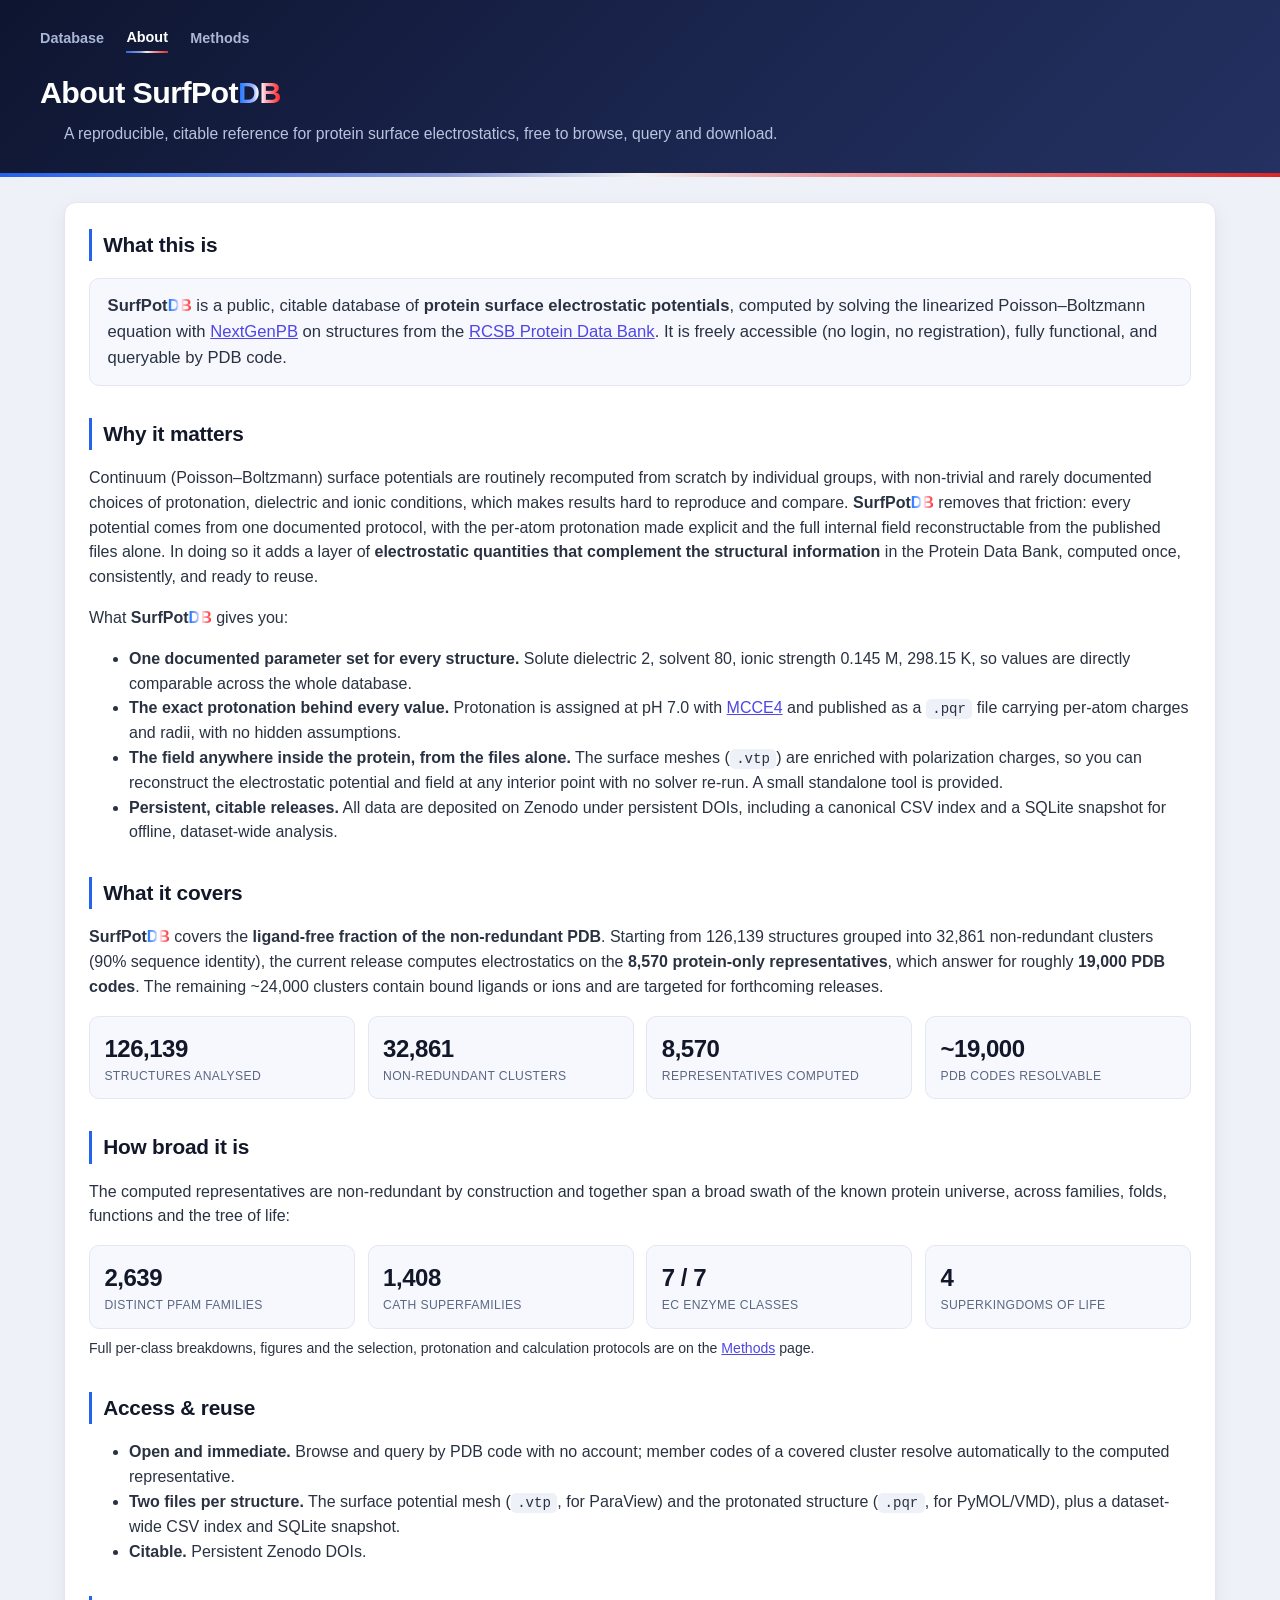
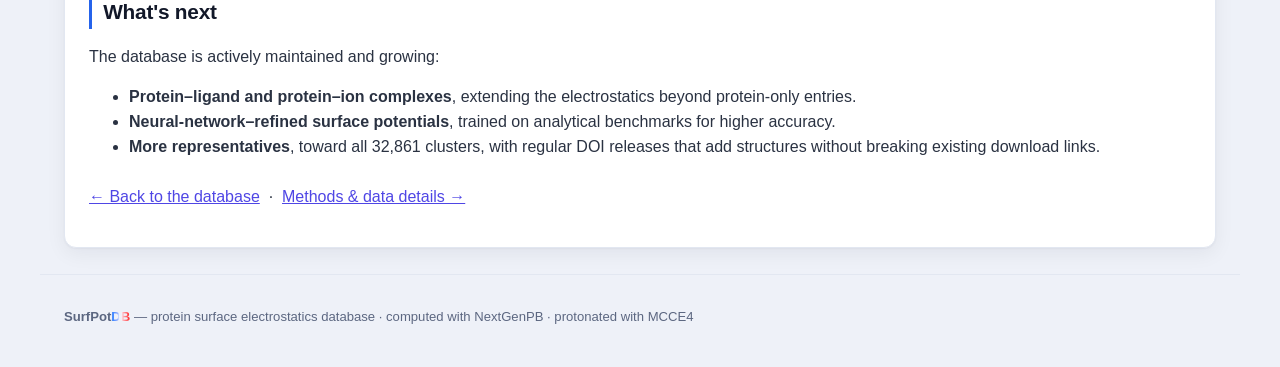
==== about.html @ 05a5180b "SurfPotDB static site (downloads coming soon)" ====
<!DOCTYPE html>
<html lang="en">
<head>
  <meta charset="utf-8" />
  <meta name="viewport" content="width=device-width, initial-scale=1" />
  <title>About — SurfPotDB</title>
  <link rel="stylesheet" href="./css/style.css" />
</head>
<body>

  <header class="site-header">
    <div class="header-inner">
      <nav class="site-nav">
        <a href="./index.html">Database</a>
        <a href="./about.html" class="active">About</a>
        <a href="./methods.html">Methods</a>
      </nav>
      <h1>About <span class="brand">SurfPot<span class="db">DB</span></span></h1>
      <p class="subtitle">A reproducible, citable reference for protein
        surface electrostatics, free to browse, query and download.</p>
    </div>
  </header>

  <main>
    <section class="panel prose">

      <h2>What this is</h2>
      <p class="lead">
        <span class="brand">SurfPot<span class="db">DB</span></span> is a public,
        citable database of <strong>protein surface electrostatic potentials</strong>,
        computed by solving the linearized Poisson–Boltzmann equation with
        <a href="https://github.com/vdiflorio/NextGenPB" target="_blank" rel="noopener">NextGenPB</a>
        on structures from the
        <a href="https://www.rcsb.org/" target="_blank" rel="noopener">RCSB Protein Data Bank</a>.
        It is freely accessible (no login, no registration), fully functional, and
        queryable by PDB code.
        <!-- , with automatic resolution of 90%-identity sequence
        clusters, filtering, and bulk download. -->
      </p>

      <h2>Why it matters</h2>
      <p>
        Continuum (Poisson–Boltzmann) surface potentials are routinely recomputed
        from scratch by individual groups, with non-trivial and rarely documented
        choices of protonation, dielectric and ionic conditions, which makes
        results hard to reproduce and compare.
        <span class="brand">SurfPot<span class="db">DB</span></span> removes that
        friction: every potential comes from one documented protocol, with the
        per-atom protonation made explicit and the full internal field
        reconstructable from the published files alone. In doing so it adds a layer
        of <strong>electrostatic quantities that complement the structural
        information</strong> in the Protein Data Bank, computed once, consistently,
        and ready to reuse.
      </p>
      <p>What <span class="brand">SurfPot<span class="db">DB</span></span> gives you:</p>
      <ul>
        <li><strong>One documented parameter set for every structure.</strong>
            Solute dielectric 2, solvent 80, ionic strength 0.145&nbsp;M,
            298.15&nbsp;K, so values are directly comparable across the whole
            database.</li>
        <li><strong>The exact protonation behind every value.</strong> Protonation
            is assigned at pH&nbsp;7.0 with
            <a href="https://github.com/GunnerLab/MCCE4-Alpha" target="_blank" rel="noopener">MCCE4</a>
            and published as a <code>.pqr</code> file carrying per-atom charges and
            radii, with no hidden assumptions.</li>
        <li><strong>The field anywhere inside the protein, from the files alone.</strong>
            The surface meshes (<code>.vtp</code>) are enriched with polarization
            charges, so you can reconstruct the electrostatic potential and field at
            any interior point with no solver re-run. A small standalone tool is
            provided.</li>
        <li><strong>Persistent, citable releases.</strong> All data are deposited on
            Zenodo under persistent DOIs, including a canonical CSV index and a
            SQLite snapshot for offline, dataset-wide analysis.</li>
      </ul>

      <h2>What it covers</h2>
      <p>
        <span class="brand">SurfPot<span class="db">DB</span></span> covers the
        <strong>ligand-free fraction of the non-redundant PDB</strong>. Starting
        from 126,139 structures grouped into 32,861 non-redundant clusters (90%
        sequence identity), the current release computes electrostatics on the
        <strong>8,570 protein-only representatives</strong>, which answer for roughly
        <strong>19,000 PDB codes</strong>. The remaining ~24,000 clusters contain
        bound ligands or ions and are targeted for forthcoming releases.
      </p>
      <div class="stat-row">
        <div class="stat"><div class="n">126,139</div><div class="l">structures analysed</div></div>
        <div class="stat"><div class="n">32,861</div><div class="l">non-redundant clusters</div></div>
        <div class="stat"><div class="n">8,570</div><div class="l">representatives computed</div></div>
        <div class="stat"><div class="n">~19,000</div><div class="l">PDB codes resolvable</div></div>
      </div>

      <h2>How broad it is</h2>
      <p>
        The computed representatives are non-redundant by construction and together
        span a broad swath of the known protein universe, across families, folds,
        functions and the tree of life:
      </p>
      <div class="stat-row">
        <div class="stat"><div class="n">2,639</div><div class="l">distinct Pfam families</div></div>
        <div class="stat"><div class="n">1,408</div><div class="l">CATH superfamilies</div></div>
        <div class="stat"><div class="n">7 / 7</div><div class="l">EC enzyme classes</div></div>
        <div class="stat"><div class="n">4</div><div class="l">superkingdoms of life</div></div>
      </div>
      <p class="hint">
        Full per-class breakdowns, figures and the selection, protonation and
        calculation protocols are on the <a href="./methods.html">Methods</a> page.
      </p>

      <h2>Access &amp; reuse</h2>
      <ul>
        <li><strong>Open and immediate.</strong> Browse and query by PDB code with no
            account; member codes of a covered cluster resolve automatically to the
            computed representative.</li>
        <li><strong>Two files per structure.</strong> The surface potential mesh
            (<code>.vtp</code>, for ParaView) and the protonated structure
            (<code>.pqr</code>, for PyMOL/VMD), plus a dataset-wide CSV index and
            SQLite snapshot.</li>
        <li><strong>Citable.</strong> Persistent Zenodo DOIs.</li>
      </ul>

      <h2>What's next</h2>
      <p>The database is actively maintained and growing:</p>
      <ul>
        <li><strong>Protein–ligand and protein–ion complexes</strong>, extending the
            electrostatics beyond protein-only entries.</li>
        <li><strong>Neural-network–refined surface potentials</strong>, trained on
            analytical benchmarks for higher accuracy.</li>
        <li><strong>More representatives</strong>, toward all 32,861 clusters, with
            regular DOI releases that add structures without breaking existing
            download links.</li>
      </ul>

      <p style="margin-top:1.6rem">
        <a href="./index.html">&larr; Back to the database</a>
        &nbsp;·&nbsp;
        <a href="./methods.html">Methods &amp; data details &rarr;</a>
      </p>

    </section>
  </main>

  <footer class="site-footer">
    <p><span class="brand">SurfPot<span class="db">DB</span></span> — protein surface electrostatics database · computed with NextGenPB · protonated with MCCE4</p>
  </footer>
</body>
</html>
---- css/style.css ----
:root {
  --bg: #eef1f8;
  --panel: #ffffff;
  --ink: #121829;
  --muted: #5c6781;
  --accent: #4f46e5;
  --accent-dark: #3a31c4;
  --border: #e2e7f1;
  --ok: #16a34a;
  --ok-dark: #138a3e;
  --pending: #b45309;
  --shadow: 0 1px 2px rgba(18, 24, 41, .04), 0 6px 20px rgba(18, 24, 41, .06);
  --shadow-lg: 0 10px 40px rgba(18, 24, 41, .12);
  /* electrostatic gradient: negative (blue) -> neutral -> positive (red) */
  --efield: linear-gradient(90deg, #2563eb 0%, #8b9bd6 35%, #f1f1f1 50%, #e89aa0 65%, #dc2626 100%);
}

* { box-sizing: border-box; }

body {
  margin: 0;
  font-family: "Inter", -apple-system, BlinkMacSystemFont, "Segoe UI", Roboto, Helvetica, Arial, sans-serif;
  color: var(--ink);
  background:
    radial-gradient(1200px 500px at 80% -10%, rgba(79, 70, 229, .10), transparent 60%),
    var(--bg);
  line-height: 1.55;
  -webkit-font-smoothing: antialiased;
}

/* ---- Header ---- */
.site-header {
  position: relative;
  background: linear-gradient(135deg, #0e1530 0%, #1b264f 55%, #243161 100%);
  color: #fff;
  padding: 1.6rem 0 1.9rem;
  overflow: hidden;
}
.site-header::after {
  content: "";
  position: absolute;
  left: 0; right: 0; bottom: 0;
  height: 4px;
  background: var(--efield);
}
/* Inner container shares its left edge with <main> (the "main body"). */
.header-inner { max-width: 1200px; margin: 0 auto; padding: 0 1.5rem; }
/* Nav and title sit a touch further left than the main body (by the container
   padding); the subtitle stays aligned with the main body below. */
.site-nav, .site-header h1 { margin-left: -1.5rem; }
.site-header h1 { margin-top: .1rem; margin-bottom: .35rem; font-size: 1.9rem; letter-spacing: -.02em; }

.brand { font-weight: 800; }
.brand .db {
  background: var(--efield);
  -webkit-background-clip: text; background-clip: text;
  -webkit-text-fill-color: transparent;
  filter: saturate(1.3) brightness(1.15);
}
.subtitle { margin: 0; color: #b9c4e0; font-size: .98rem; max-width: 720px; }
.subtitle strong { color: #e7ecf9; }

.site-nav { margin-bottom: 1rem; display: flex; gap: 1.4rem; align-items: center; }
.site-nav a {
  color: #aab6d6; text-decoration: none; font-size: .9rem; font-weight: 600;
  padding-bottom: .2rem; transition: color .15s;
}
.site-nav a:hover { color: #fff; }
.site-nav a.active { color: #fff; border-bottom: 2px solid; border-image: var(--efield) 1; }

/* ---- Layout ---- */
main { max-width: 1200px; margin: 1.6rem auto; padding: 0 1.5rem; }

.panel {
  background: var(--panel);
  border: 1px solid var(--border);
  border-radius: 12px;
  padding: 1.3rem 1.5rem;
  margin-bottom: 1.5rem;
  box-shadow: var(--shadow);
}
.panel h2 { margin: 0 0 .8rem; font-size: 1.18rem; letter-spacing: -.01em; }
.hint { margin: -.4rem 0 1rem; color: var(--muted); font-size: .88rem; }

/* Hero lookup panel stands out */
#resolver-panel {
  background: linear-gradient(180deg, #ffffff, #fbfcff);
  border-top: 3px solid transparent;
  border-image: var(--efield) 1;
}

/* ---- About / prose ---- */
/* Full width, matching the Database page panels (no narrow reading column). */
.prose { max-width: none; }
.prose h2 {
  font-size: 1.3rem; margin: 2rem 0 .6rem; padding-left: .7rem;
  border-left: 3px solid; border-image: var(--efield) 1; letter-spacing: -.01em;
}
.prose h2:first-child { margin-top: .3rem; }
.prose h3 { font-size: 1.04rem; margin: 1.3rem 0 .4rem; }
.prose p, .prose li { color: #2a3242; }
.prose a { color: var(--accent); }
.prose code, code.inline {
  background: #eef1f8; padding: .12rem .4rem; border-radius: 5px;
  font-size: .88em; font-family: ui-monospace, SFMono-Regular, Menlo, monospace;
}
.prose pre {
  background: #0e1530; color: #e6ebf7; padding: .9rem 1.1rem; border-radius: 8px;
  overflow-x: auto; font-size: .84rem; line-height: 1.5;
}
.prose pre code { background: none; padding: 0; color: inherit; }
.lead {
  font-size: 1.04rem; color: #313b50;
  background: #f6f8fe; border: 1px solid var(--border);
  border-radius: 10px; padding: .9rem 1.1rem;
}

/* ---- Figure grid (stats) ---- */
.figure-grid {
  display: grid; grid-template-columns: repeat(auto-fit, minmax(280px, 1fr));
  gap: 1.1rem; margin: 1.3rem 0;
}
.figure-grid figure { margin: 0; }
.figure-grid img {
  width: 100%; height: auto; display: block;
  background: #fff; border: 1px solid var(--border); border-radius: 10px;
}
.figure-grid figcaption {
  margin-top: .45rem; font-size: .8rem; color: var(--muted);
}

.status-list { list-style: none; padding: 0; }
.status-list li { padding: .45rem 0; border-bottom: 1px solid var(--border); }
.status-list li:last-child { border-bottom: none; }
.tag {
  display: inline-block; min-width: 96px; text-align: center;
  font-size: .7rem; font-weight: 700; text-transform: uppercase; letter-spacing: .04em;
  padding: .14rem .5rem; border-radius: 999px; margin-right: .7rem;
}
.tag.done { background: #e6f6ec; color: var(--ok-dark); }
.tag.wip { background: #fef0d9; color: var(--pending); }
.tag.todo { background: #eef1f8; color: var(--muted); }

.funnel { font-variant-numeric: tabular-nums; border-collapse: collapse; width: 100%; }
.funnel td { padding: .5rem .9rem .5rem 0; border-bottom: 1px solid var(--border); vertical-align: top; }
.funnel tr:last-child td { border-bottom: none; }

.stat-row { display: flex; flex-wrap: wrap; gap: .8rem; margin: 1rem 0; }
.stat {
  flex: 1 1 150px; background: #f6f8fe; border: 1px solid var(--border);
  border-radius: 10px; padding: .8rem .9rem;
}
.stat .n { font-size: 1.5rem; font-weight: 800; letter-spacing: -.02em; }
.stat .l { font-size: .76rem; color: var(--muted); text-transform: uppercase; letter-spacing: .03em; }

/* ---- Collapsible filter panel ---- */
.filter-details summary {
  list-style: none; cursor: pointer; display: flex; align-items: center; gap: .55rem;
  font-size: 1.18rem; font-weight: 700; letter-spacing: -.01em;
}
.filter-details summary::-webkit-details-marker { display: none; }
.filter-details summary::before {
  content: "\25B8"; color: var(--accent); font-size: .85em;
  transition: transform .15s; line-height: 1;
}
.filter-details[open] summary::before { transform: rotate(90deg); }
.filter-count {
  font-size: .7rem; font-weight: 700; color: #fff; text-transform: uppercase;
  letter-spacing: .03em; background: var(--accent); border-radius: 999px; padding: .12rem .55rem;
}
.filter-details .hint { margin-top: .8rem; }

/* ---- Numeric filters ---- */
.filter-grid {
  display: grid; grid-template-columns: repeat(auto-fit, minmax(190px, 1fr));
  gap: .8rem; margin-bottom: 1rem;
}
.filter-item { background: var(--bg); border: 1px solid var(--border); border-radius: 8px; padding: .55rem .65rem; }
.filter-label { display: block; font-size: .78rem; color: var(--muted); margin-bottom: .35rem; font-weight: 600; }
.filter-label .unit { font-weight: 400; }
.filter-inputs { display: flex; gap: .4rem; }
.filter-num {
  width: 100%; padding: .38rem .45rem; border: 1px solid var(--border);
  border-radius: 6px; font-size: .85rem; font-variant-numeric: tabular-nums;
}
.filter-num:focus { outline: 2px solid var(--accent); border-color: var(--accent); }
.btn-reset {
  padding: .48rem 1.1rem; border: 1px solid var(--border); background: #fff;
  border-radius: 8px; cursor: pointer; font-size: .88rem; font-weight: 600; transition: background .15s;
}
.btn-reset:hover { background: var(--bg); }

/* ---- Resolver box ---- */
#resolve-form { display: flex; gap: .6rem; flex-wrap: wrap; }
#pdb-input {
  flex: 0 1 240px; padding: .6rem .8rem; font-size: 1.05rem;
  border: 1px solid var(--border); border-radius: 8px; text-transform: lowercase;
  font-family: ui-monospace, Menlo, monospace;
}
#pdb-input:focus { outline: 2px solid var(--accent); border-color: var(--accent); }
#resolve-form button {
  padding: .6rem 1.4rem; font-size: 1rem; font-weight: 600; color: #fff;
  background: linear-gradient(135deg, var(--accent), var(--accent-dark));
  border: none; border-radius: 8px; cursor: pointer; transition: filter .15s, transform .05s;
}
#resolve-form button:hover { filter: brightness(1.07); }
#resolve-form button:active { transform: translateY(1px); }

.resolve-result { margin-top: 1.2rem; }
.note {
  background: #fff8e6; border: 1px solid #f1d68a; color: #6b5300;
  padding: .65rem .85rem; border-radius: 8px; margin-bottom: 1rem; font-size: .9rem;
}
.error {
  background: #fdecea; border: 1px solid #f5b5b0; color: #8a1c14;
  padding: .65rem .85rem; border-radius: 8px; font-size: .92rem;
}

/* ---- Result card ---- */
.card-title { margin: 0 0 .2rem; font-size: 1.35rem; }
.card-title .code { font-family: ui-monospace, SFMono-Regular, Menlo, monospace; text-transform: uppercase; }
.card-uniprot { font-size: .8rem; font-weight: 600; vertical-align: middle; margin-left: .2rem; }
.card-sub { margin: 0 0 1rem; color: var(--muted); }

/* UniProt accession (card + table) */
.uniprot { color: var(--accent); text-decoration: none; font-family: ui-monospace, Menlo, monospace; }
.uniprot:hover { text-decoration: underline; }
.uni-more { font-size: .72rem; color: var(--muted); margin-left: .2rem; cursor: help; }

.metrics { display: grid; grid-template-columns: repeat(auto-fit, minmax(150px, 1fr)); gap: .7rem; margin-bottom: 1.1rem; }
.metric { background: var(--bg); border: 1px solid var(--border); border-radius: 8px; padding: .6rem .75rem; transition: transform .1s, box-shadow .1s; }
.metric:hover { transform: translateY(-1px); box-shadow: var(--shadow); }
.metric .label { display: block; font-size: .72rem; color: var(--muted); text-transform: uppercase; letter-spacing: .03em; }
.metric .value { font-size: 1.08rem; font-weight: 700; font-variant-numeric: tabular-nums; }
.metric .unit { font-size: .72rem; color: var(--muted); font-weight: 400; }

.dl-row { display: flex; gap: .6rem; flex-wrap: wrap; }
.btn-dl {
  display: inline-block; padding: .5rem 1rem; border-radius: 8px;
  background: linear-gradient(135deg, var(--ok), var(--ok-dark)); color: #fff;
  text-decoration: none; font-size: .9rem; font-weight: 600; transition: filter .15s;
}
.btn-dl:hover { filter: brightness(1.06); }
.badge-pending {
  display: inline-block; padding: .5rem 1rem; border-radius: 8px;
  background: #fef0d9; color: var(--pending); border: 1px solid #f1d68a; font-size: .9rem; font-weight: 600;
}

/* ---- Table ---- */
table.dataTable td, table.dataTable th { font-size: .86rem; }
table.dataTable th { letter-spacing: .01em; }
table.dataTable td.num { text-align: right; font-variant-numeric: tabular-nums; }
table.dataTable tbody tr:hover { background: #f6f8fe; }
.code-link { color: var(--accent); cursor: pointer; font-family: ui-monospace, Menlo, monospace; text-transform: uppercase; text-decoration: none; font-weight: 600; }
.code-link:hover { text-decoration: underline; }
.dl-mini { color: var(--accent); text-decoration: none; font-weight: 600; }
.dl-mini:hover { text-decoration: underline; }
.dl-mini.disabled { color: var(--muted); cursor: default; font-weight: 400; }

/* ---- Footer ---- */
.site-footer {
  max-width: 1200px; margin: 0 auto 2.5rem; padding: 1.2rem 1.5rem 0;
  color: var(--muted); font-size: .82rem; border-top: 1px solid var(--border);
}
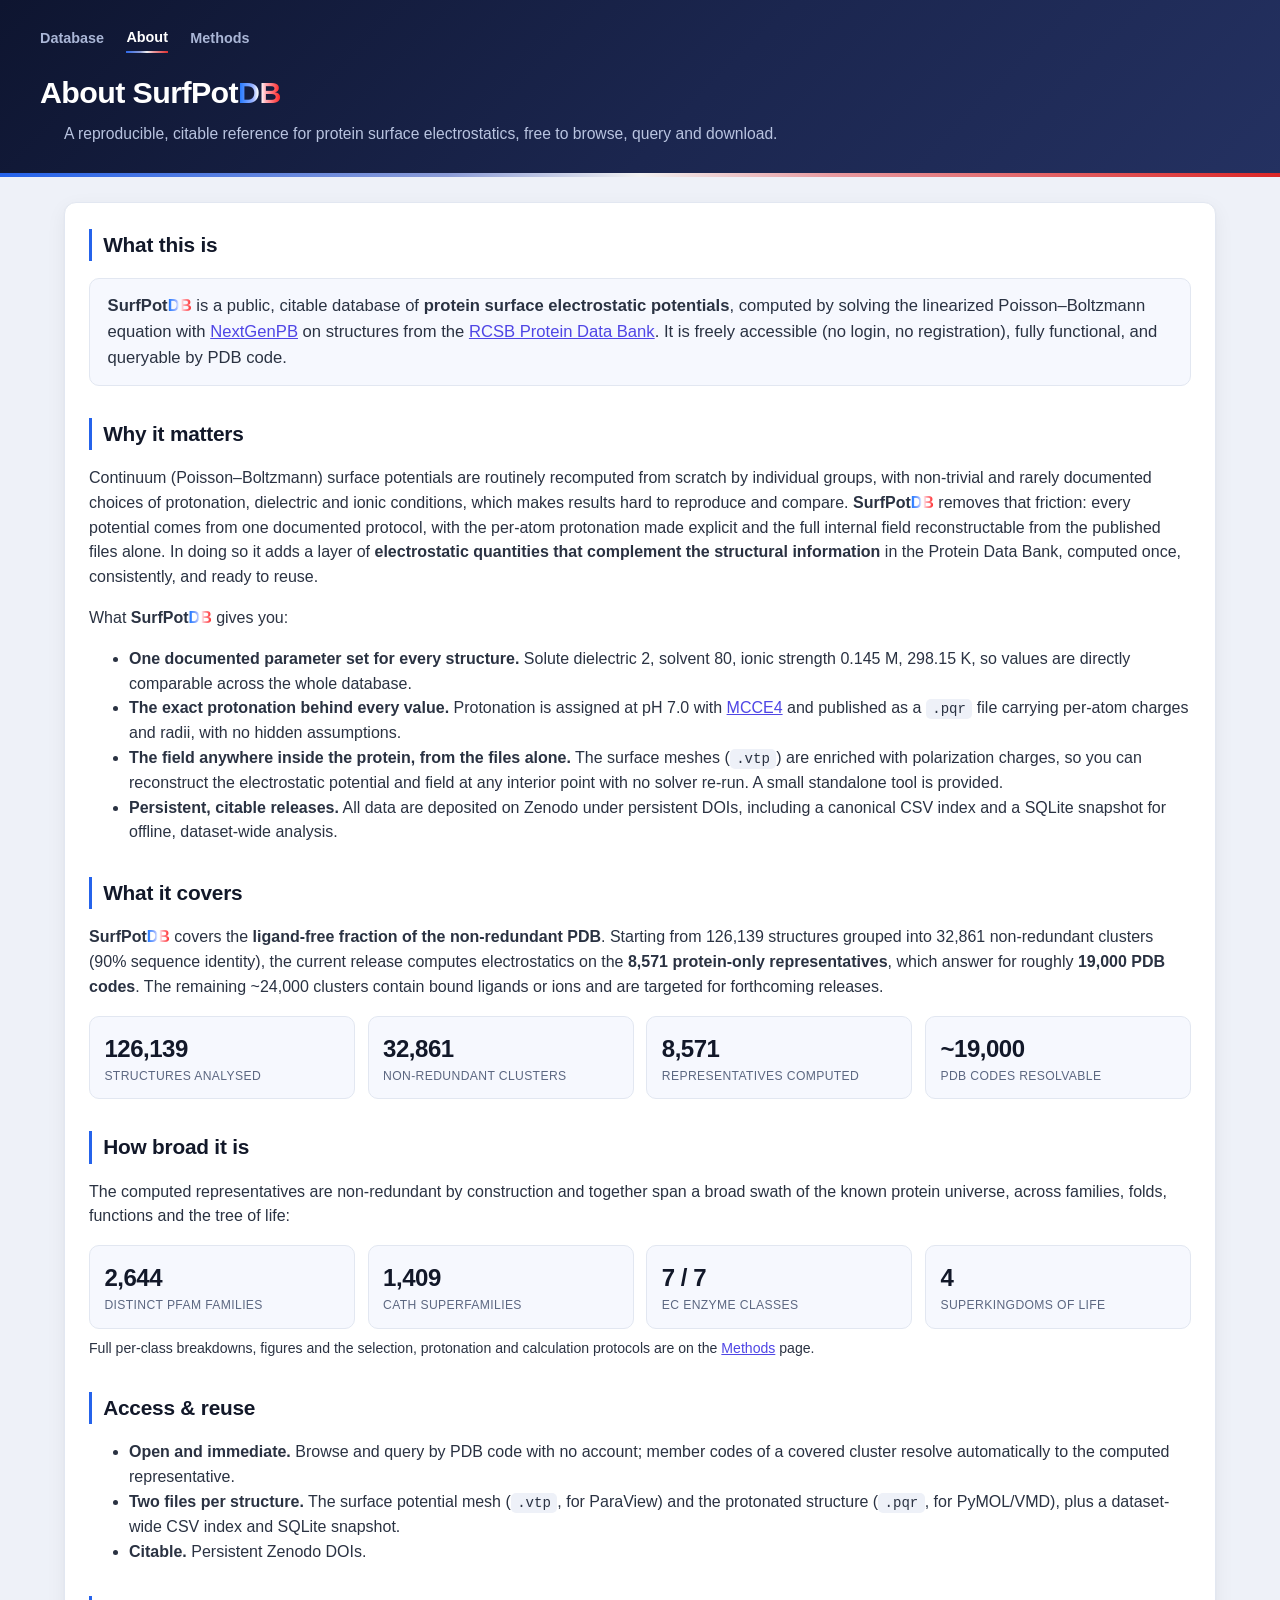
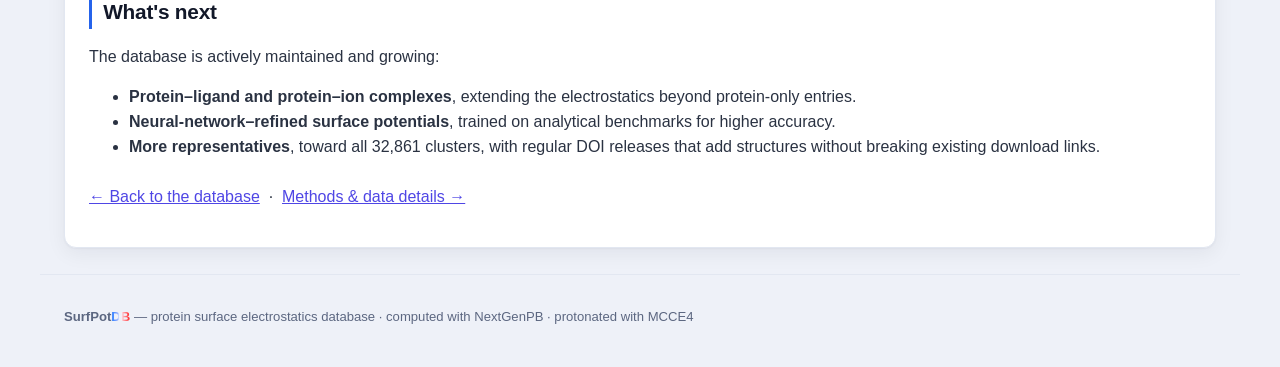
==== commit 4928dc4d: "Aggiornamento a 8.571 strutture + classificazione GO molecular function - data/{results.json,resolve" ====
--- a/about.html
+++ b/about.html
@@ -79,14 +79,14 @@
         <strong>ligand-free fraction of the non-redundant PDB</strong>. Starting
         from 126,139 structures grouped into 32,861 non-redundant clusters (90%
         sequence identity), the current release computes electrostatics on the
-        <strong>8,570 protein-only representatives</strong>, which answer for roughly
+        <strong>8,571 protein-only representatives</strong>, which answer for roughly
         <strong>19,000 PDB codes</strong>. The remaining ~24,000 clusters contain
         bound ligands or ions and are targeted for forthcoming releases.
       </p>
       <div class="stat-row">
         <div class="stat"><div class="n">126,139</div><div class="l">structures analysed</div></div>
         <div class="stat"><div class="n">32,861</div><div class="l">non-redundant clusters</div></div>
-        <div class="stat"><div class="n">8,570</div><div class="l">representatives computed</div></div>
+        <div class="stat"><div class="n">8,571</div><div class="l">representatives computed</div></div>
         <div class="stat"><div class="n">~19,000</div><div class="l">PDB codes resolvable</div></div>
       </div>
 
@@ -97,8 +97,8 @@
         functions and the tree of life:
       </p>
       <div class="stat-row">
-        <div class="stat"><div class="n">2,639</div><div class="l">distinct Pfam families</div></div>
-        <div class="stat"><div class="n">1,408</div><div class="l">CATH superfamilies</div></div>
+        <div class="stat"><div class="n">2,644</div><div class="l">distinct Pfam families</div></div>
+        <div class="stat"><div class="n">1,409</div><div class="l">CATH superfamilies</div></div>
         <div class="stat"><div class="n">7 / 7</div><div class="l">EC enzyme classes</div></div>
         <div class="stat"><div class="n">4</div><div class="l">superkingdoms of life</div></div>
       </div>
--- a/css/style.css
+++ b/css/style.css
@@ -170,6 +170,19 @@
 }
 .filter-details .hint { margin-top: .8rem; }
 
+/* ---- Class (categorical) filter ---- */
+.filter-class {
+  display: flex; align-items: center; flex-wrap: wrap; gap: .55rem;
+  margin: 0 0 1rem;
+}
+.filter-class .filter-label { margin-bottom: 0; }
+.filter-select {
+  padding: .42rem .55rem; border: 1px solid var(--border); border-radius: 6px;
+  background: #fff; font-size: .88rem; min-width: 16rem; cursor: pointer;
+}
+.filter-select:focus { outline: 2px solid var(--accent); border-color: var(--accent); }
+.hint.inline { margin: 0; font-size: .8rem; }
+
 /* ---- Numeric filters ---- */
 .filter-grid {
   display: grid; grid-template-columns: repeat(auto-fit, minmax(190px, 1fr));
@@ -221,6 +234,12 @@
 .card-title .code { font-family: ui-monospace, SFMono-Regular, Menlo, monospace; text-transform: uppercase; }
 .card-uniprot { font-size: .8rem; font-weight: 600; vertical-align: middle; margin-left: .2rem; }
 .card-sub { margin: 0 0 1rem; color: var(--muted); }
+.card-class { margin: -.6rem 0 1rem; font-size: .9rem; }
+.card-class-label {
+  display: inline-block; font-size: .7rem; font-weight: 700; text-transform: uppercase;
+  letter-spacing: .03em; color: var(--accent); background: var(--bg);
+  border: 1px solid var(--border); border-radius: 5px; padding: .05rem .4rem; margin-right: .45rem;
+}
 
 /* UniProt accession (card + table) */
 .uniprot { color: var(--accent); text-decoration: none; font-family: ui-monospace, Menlo, monospace; }
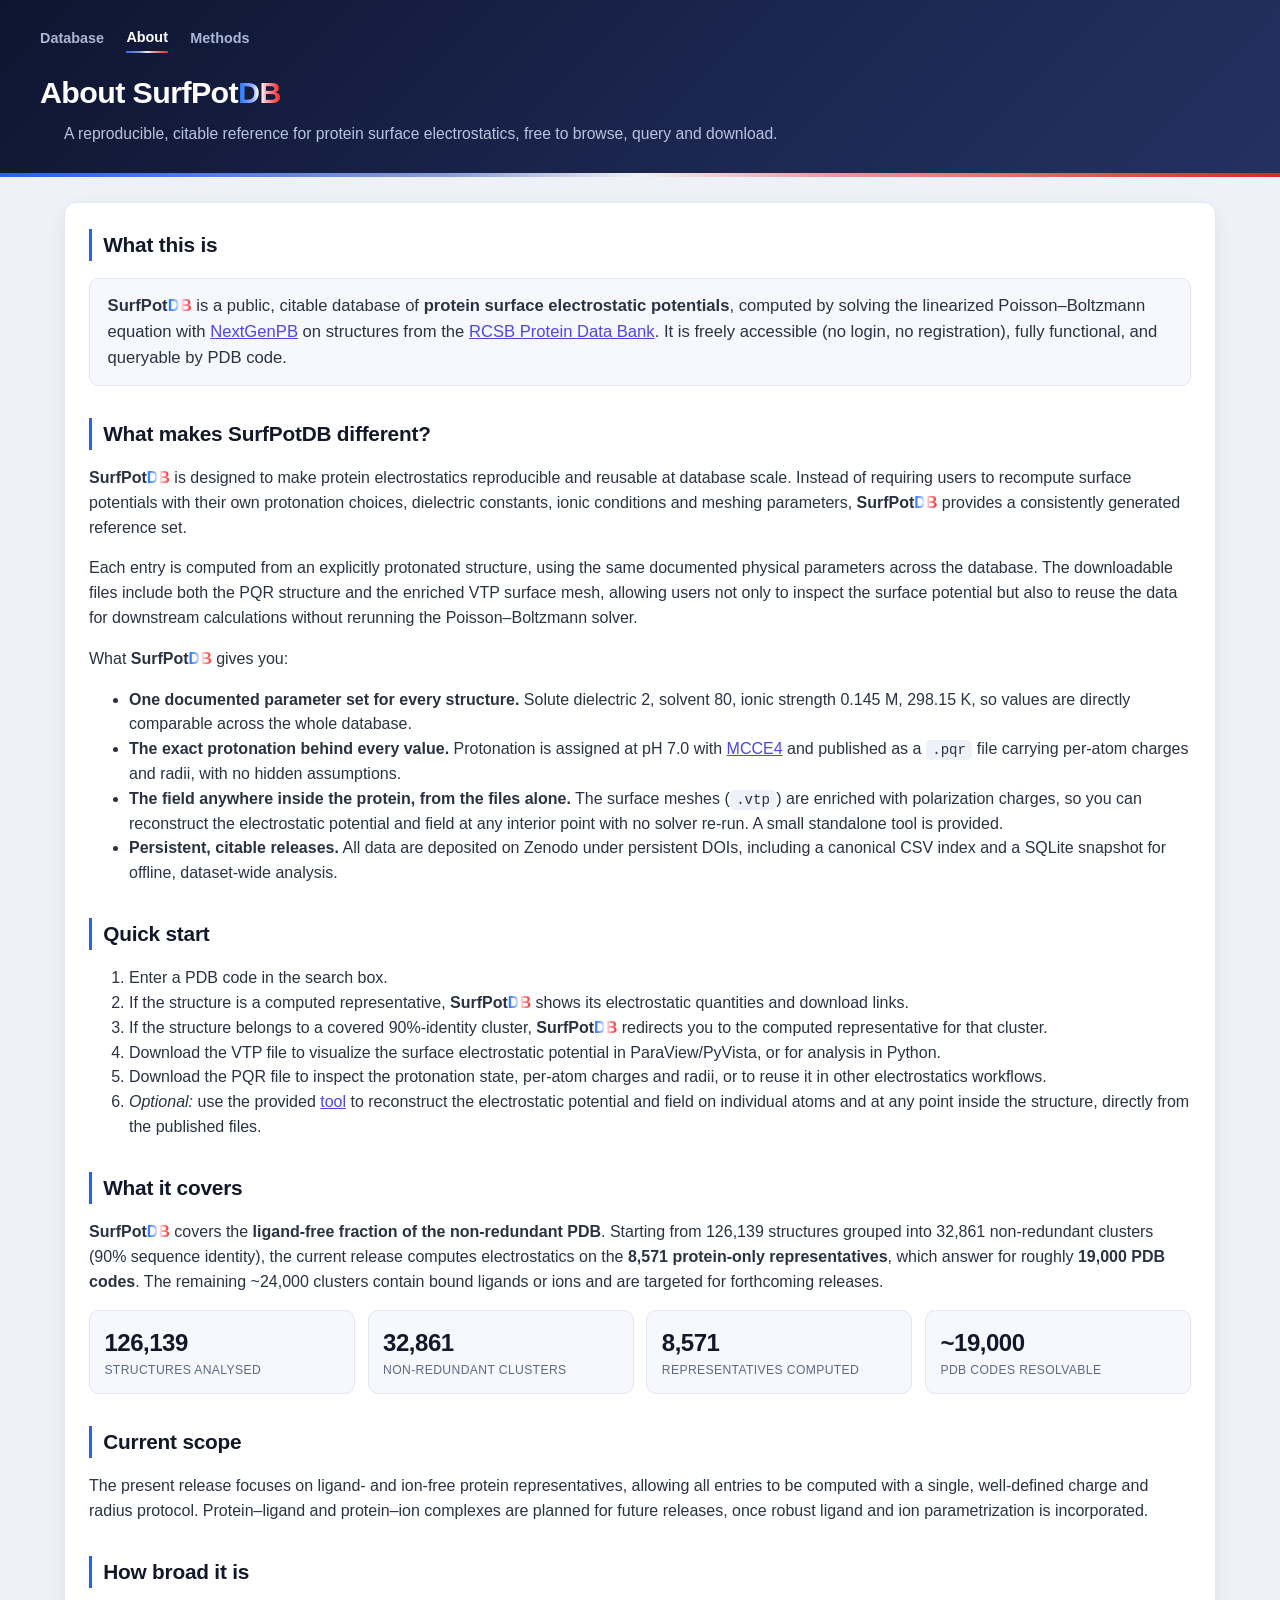
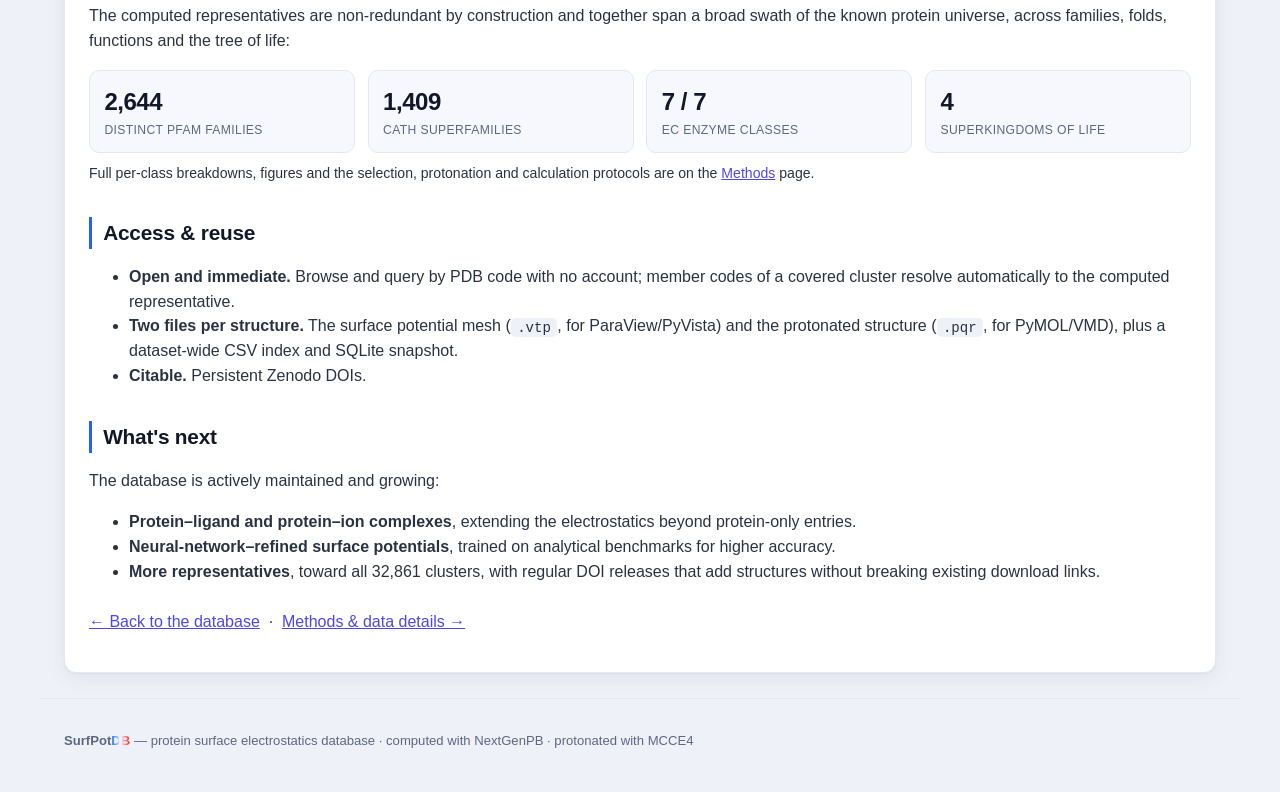
==== commit c100f566: "About: sezioni What makes different / Quick start / Current scope; ParaView+PyVista; intro full-widt" ====
--- a/about.html
+++ b/about.html
@@ -38,19 +38,22 @@
         clusters, filtering, and bulk download. -->
       </p>
 
-      <h2>Why it matters</h2>
+      <h2>What makes SurfPotDB different?</h2>
       <p>
-        Continuum (Poisson–Boltzmann) surface potentials are routinely recomputed
-        from scratch by individual groups, with non-trivial and rarely documented
-        choices of protonation, dielectric and ionic conditions, which makes
-        results hard to reproduce and compare.
-        <span class="brand">SurfPot<span class="db">DB</span></span> removes that
-        friction: every potential comes from one documented protocol, with the
-        per-atom protonation made explicit and the full internal field
-        reconstructable from the published files alone. In doing so it adds a layer
-        of <strong>electrostatic quantities that complement the structural
-        information</strong> in the Protein Data Bank, computed once, consistently,
-        and ready to reuse.
+        <span class="brand">SurfPot<span class="db">DB</span></span> is designed to
+        make protein electrostatics reproducible and reusable at database scale.
+        Instead of requiring users to recompute surface potentials with their own
+        protonation choices, dielectric constants, ionic conditions and meshing
+        parameters, <span class="brand">SurfPot<span class="db">DB</span></span>
+        provides a consistently generated reference set.
+      </p>
+      <p>
+        Each entry is computed from an explicitly protonated structure, using the
+        same documented physical parameters across the database. The downloadable
+        files include both the PQR structure and the enriched VTP surface mesh,
+        allowing users not only to inspect the surface potential but also to reuse
+        the data for downstream calculations without rerunning the
+        Poisson–Boltzmann solver.
       </p>
       <p>What <span class="brand">SurfPot<span class="db">DB</span></span> gives you:</p>
       <ul>
@@ -73,6 +76,25 @@
             SQLite snapshot for offline, dataset-wide analysis.</li>
       </ul>
 
+      <h2>Quick start</h2>
+      <ol>
+        <li>Enter a PDB code in the search box.</li>
+        <li>If the structure is a computed representative,
+            <span class="brand">SurfPot<span class="db">DB</span></span> shows its
+            electrostatic quantities and download links.</li>
+        <li>If the structure belongs to a covered 90%-identity cluster,
+            <span class="brand">SurfPot<span class="db">DB</span></span> redirects you
+            to the computed representative for that cluster.</li>
+        <li>Download the VTP file to visualize the surface electrostatic potential in
+            ParaView/PyVista, or for analysis in Python.</li>
+        <li>Download the PQR file to inspect the protonation state, per-atom charges
+            and radii, or to reuse it in other electrostatics workflows.</li>
+        <li><em>Optional:</em> use the provided
+            <a href="./tools/ngpb_potential.py">tool</a>
+            to reconstruct the electrostatic potential and field on individual atoms
+            and at any point inside the structure, directly from the published files.</li>
+      </ol>
+
       <h2>What it covers</h2>
       <p>
         <span class="brand">SurfPot<span class="db">DB</span></span> covers the
@@ -89,6 +111,14 @@
         <div class="stat"><div class="n">8,571</div><div class="l">representatives computed</div></div>
         <div class="stat"><div class="n">~19,000</div><div class="l">PDB codes resolvable</div></div>
       </div>
+
+      <h2>Current scope</h2>
+      <p>
+        The present release focuses on ligand- and ion-free protein representatives,
+        allowing all entries to be computed with a single, well-defined charge and
+        radius protocol. Protein–ligand and protein–ion complexes are planned for
+        future releases, once robust ligand and ion parametrization is incorporated.
+      </p>
 
       <h2>How broad it is</h2>
       <p>
@@ -113,7 +143,7 @@
             account; member codes of a covered cluster resolve automatically to the
             computed representative.</li>
         <li><strong>Two files per structure.</strong> The surface potential mesh
-            (<code>.vtp</code>, for ParaView) and the protonated structure
+            (<code>.vtp</code>, for ParaView/PyVista) and the protonated structure
             (<code>.pqr</code>, for PyMOL/VMD), plus a dataset-wide CSV index and
             SQLite snapshot.</li>
         <li><strong>Citable.</strong> Persistent Zenodo DOIs.</li>
--- a/css/style.css
+++ b/css/style.css
@@ -57,7 +57,7 @@
   -webkit-text-fill-color: transparent;
   filter: saturate(1.3) brightness(1.15);
 }
-.subtitle { margin: 0; color: #b9c4e0; font-size: .98rem; max-width: 720px; }
+.subtitle { margin: 0; color: #b9c4e0; font-size: .98rem; max-width: none; }
 .subtitle strong { color: #e7ecf9; }
 
 .site-nav { margin-bottom: 1rem; display: flex; gap: 1.4rem; align-items: center; }
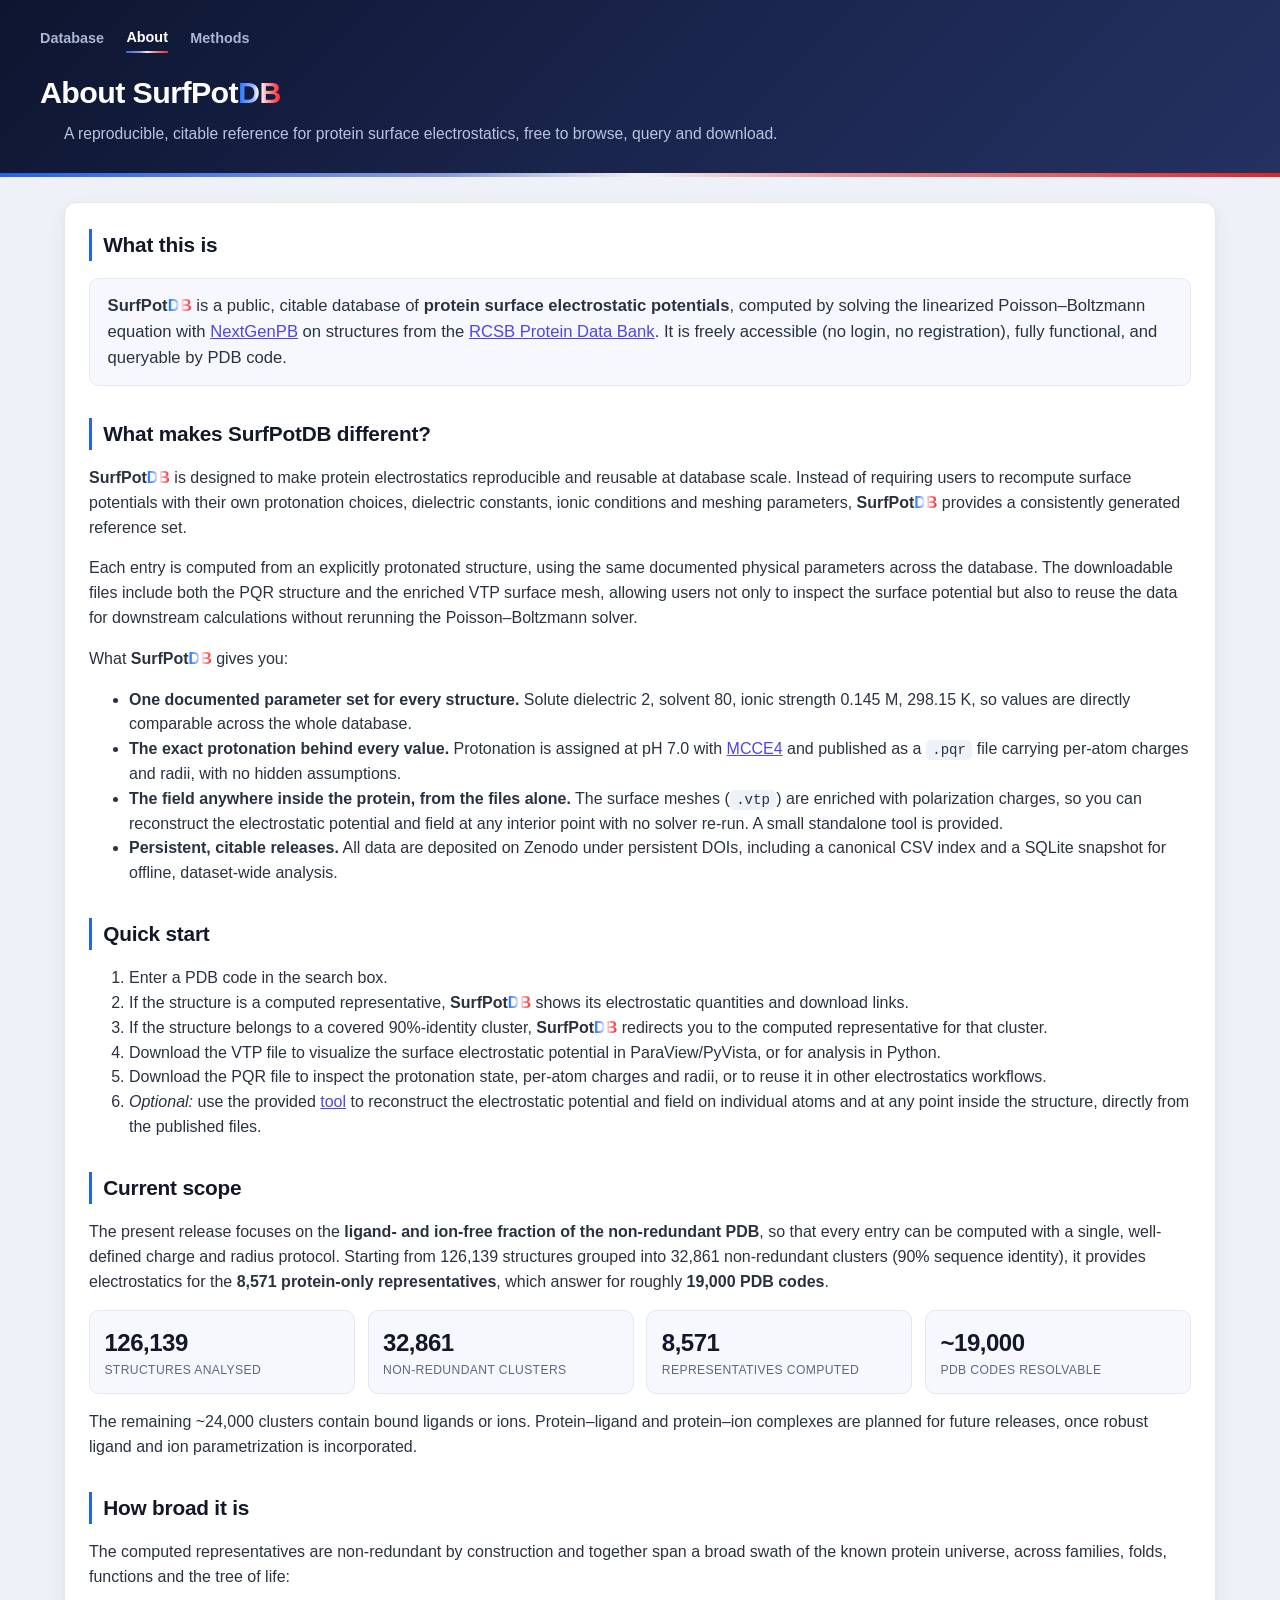
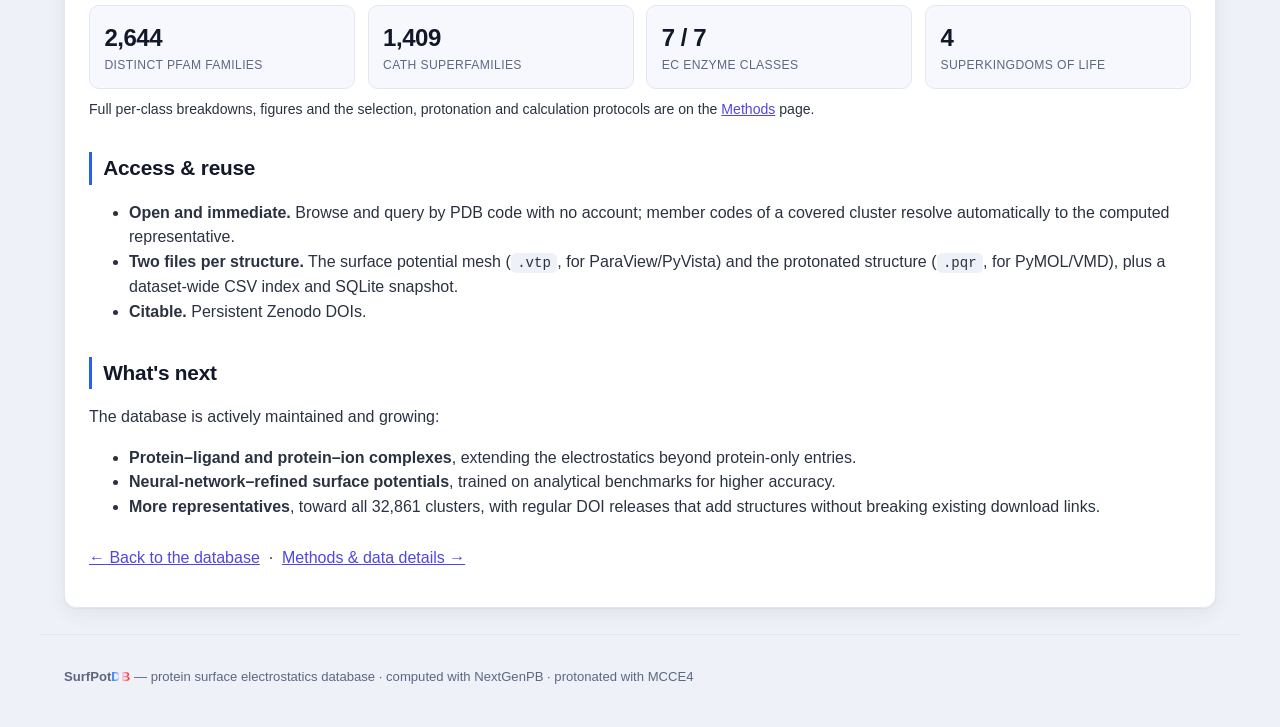
==== commit b9f6c54d: "About: fonde 'What it covers' in 'Current scope'; numeri con decimali fissi per grandezza fisica" ====
--- a/about.html
+++ b/about.html
@@ -95,15 +95,15 @@
             and at any point inside the structure, directly from the published files.</li>
       </ol>
 
-      <h2>What it covers</h2>
+      <h2>Current scope</h2>
       <p>
-        <span class="brand">SurfPot<span class="db">DB</span></span> covers the
-        <strong>ligand-free fraction of the non-redundant PDB</strong>. Starting
-        from 126,139 structures grouped into 32,861 non-redundant clusters (90%
-        sequence identity), the current release computes electrostatics on the
+        The present release focuses on the <strong>ligand- and ion-free fraction of
+        the non-redundant PDB</strong>, so that every entry can be computed with a
+        single, well-defined charge and radius protocol. Starting from 126,139
+        structures grouped into 32,861 non-redundant clusters (90% sequence
+        identity), it provides electrostatics for the
         <strong>8,571 protein-only representatives</strong>, which answer for roughly
-        <strong>19,000 PDB codes</strong>. The remaining ~24,000 clusters contain
-        bound ligands or ions and are targeted for forthcoming releases.
+        <strong>19,000 PDB codes</strong>.
       </p>
       <div class="stat-row">
         <div class="stat"><div class="n">126,139</div><div class="l">structures analysed</div></div>
@@ -111,13 +111,10 @@
         <div class="stat"><div class="n">8,571</div><div class="l">representatives computed</div></div>
         <div class="stat"><div class="n">~19,000</div><div class="l">PDB codes resolvable</div></div>
       </div>
-
-      <h2>Current scope</h2>
       <p>
-        The present release focuses on ligand- and ion-free protein representatives,
-        allowing all entries to be computed with a single, well-defined charge and
-        radius protocol. Protein–ligand and protein–ion complexes are planned for
-        future releases, once robust ligand and ion parametrization is incorporated.
+        The remaining ~24,000 clusters contain bound ligands or ions.
+        Protein–ligand and protein–ion complexes are planned for future releases,
+        once robust ligand and ion parametrization is incorporated.
       </p>
 
       <h2>How broad it is</h2>
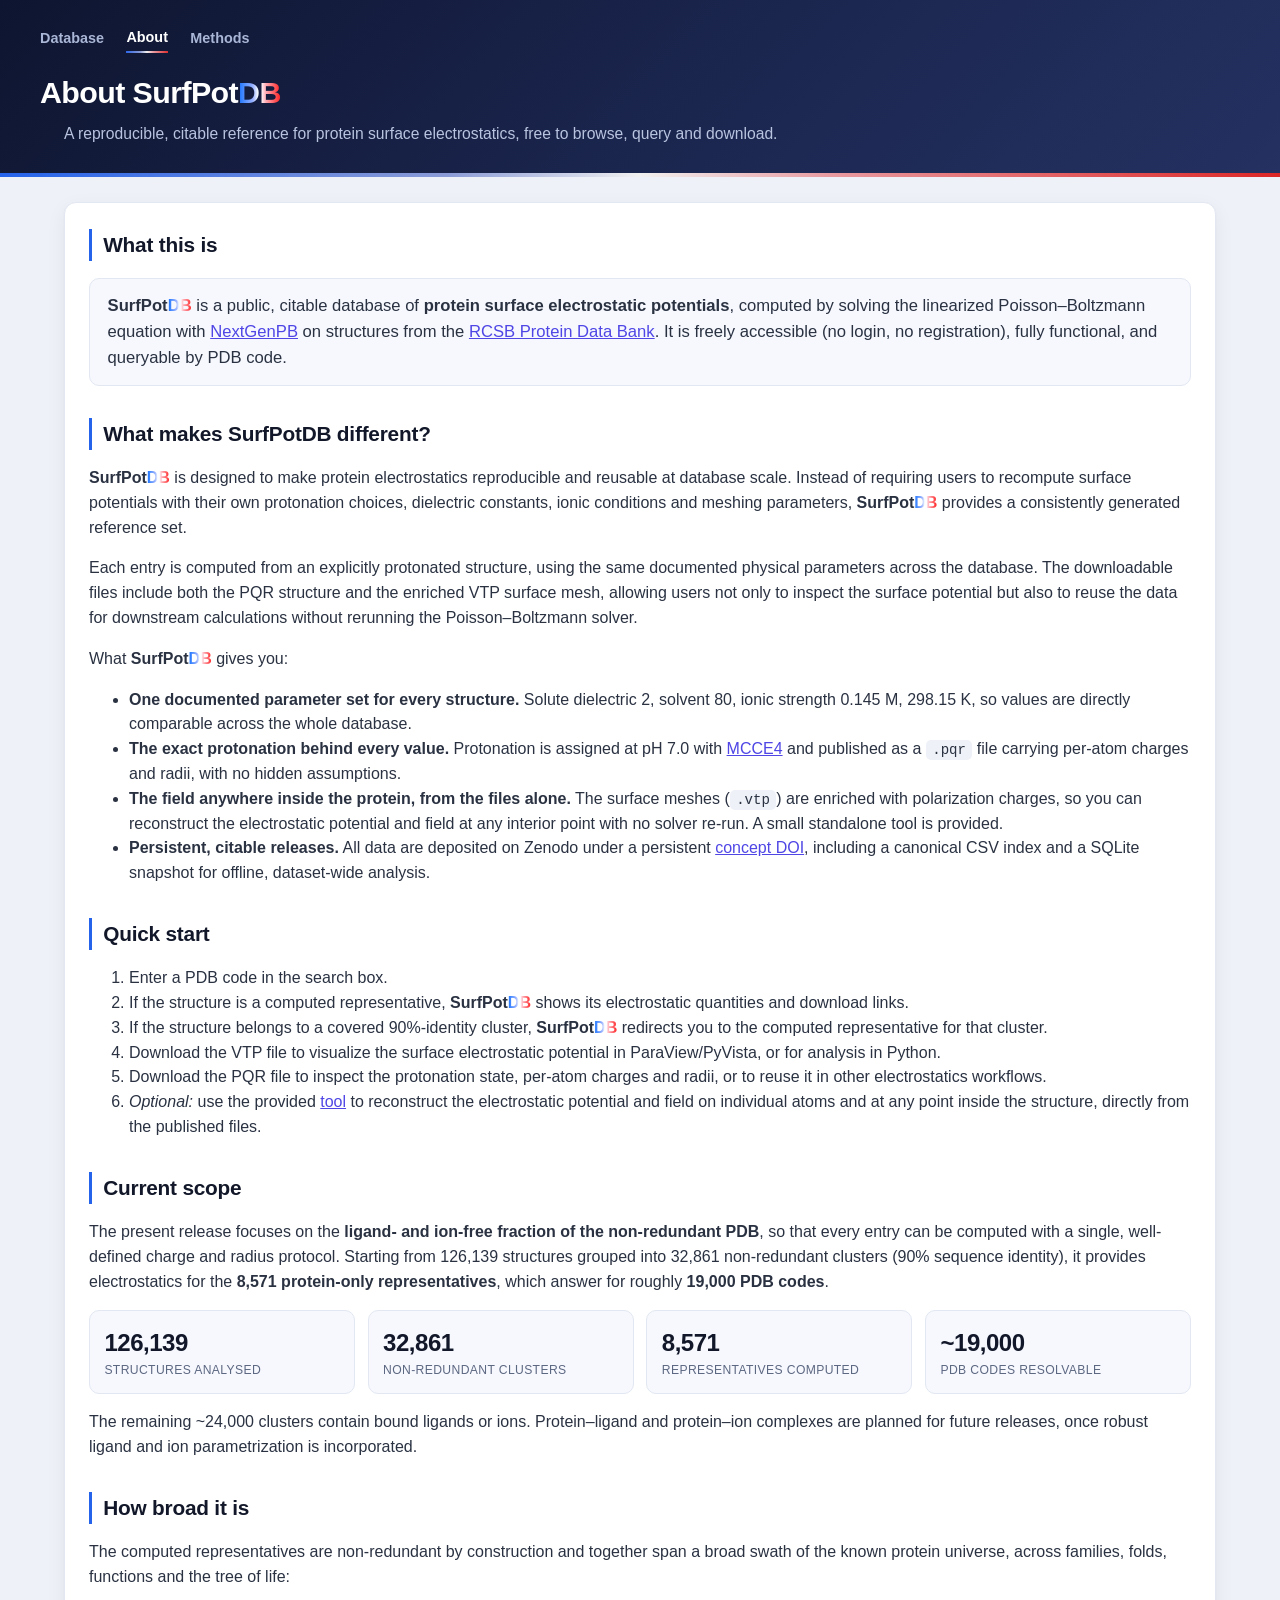
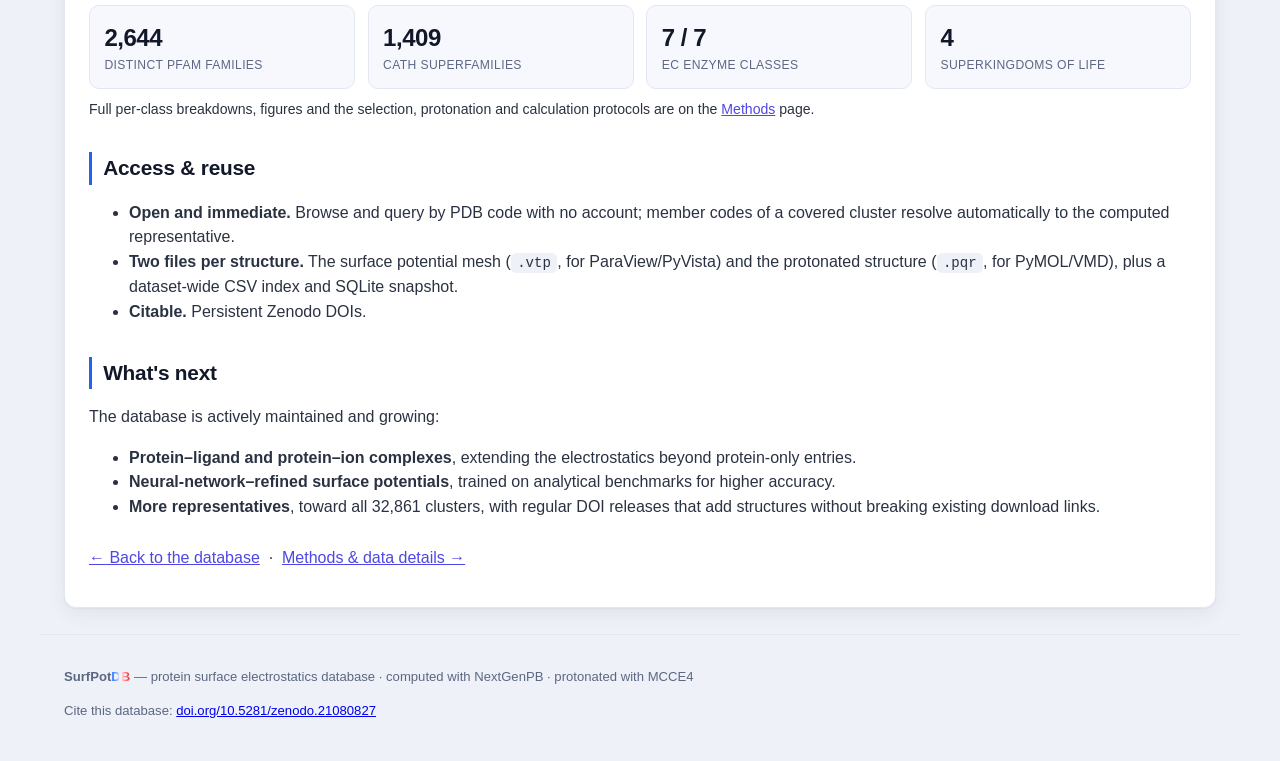
==== commit ae0741e9: "data+site: download live su Zenodo (8.571 strutture) + concept DOI citabile - data/results.json: URL" ====
--- a/about.html
+++ b/about.html
@@ -72,7 +72,9 @@
             any interior point with no solver re-run. A small standalone tool is
             provided.</li>
         <li><strong>Persistent, citable releases.</strong> All data are deposited on
-            Zenodo under persistent DOIs, including a canonical CSV index and a
+            Zenodo under a persistent
+            <a href="https://doi.org/10.5281/zenodo.21080827">concept DOI</a>,
+            including a canonical CSV index and a
             SQLite snapshot for offline, dataset-wide analysis.</li>
       </ul>
 
@@ -169,6 +171,7 @@
 
   <footer class="site-footer">
     <p><span class="brand">SurfPot<span class="db">DB</span></span> — protein surface electrostatics database · computed with NextGenPB · protonated with MCCE4</p>
+    <p>Cite this database: <a href="https://doi.org/10.5281/zenodo.21080827">doi.org/10.5281/zenodo.21080827</a></p>
   </footer>
 </body>
 </html>
